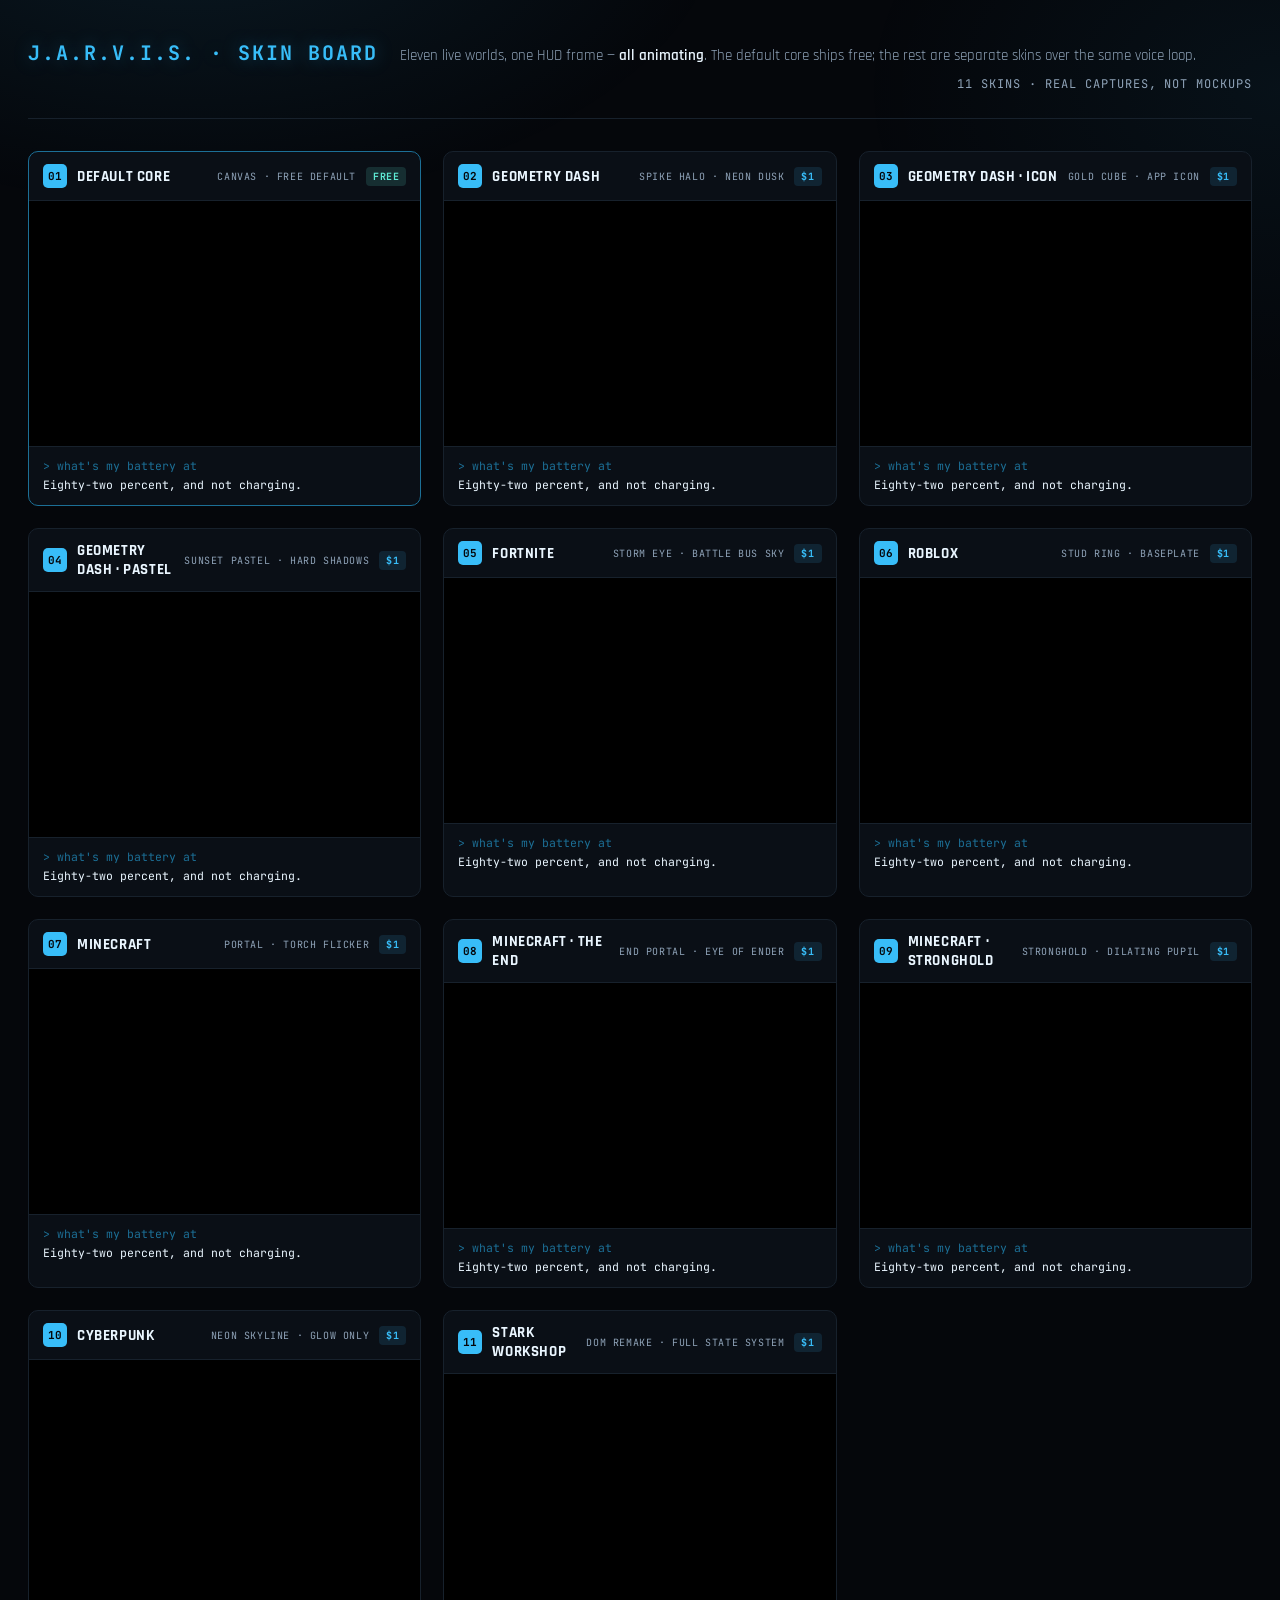
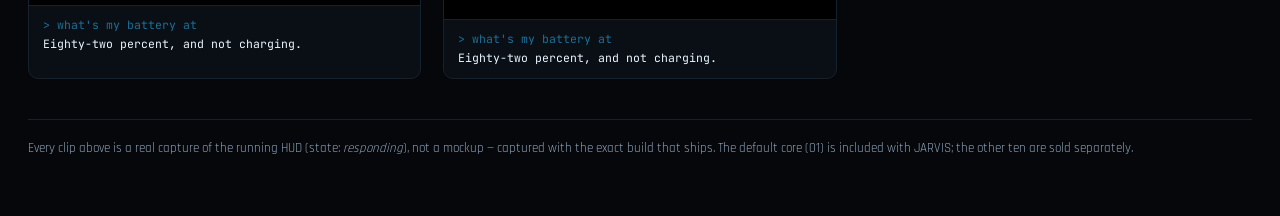
==== docs/skin-board.html @ 1ba45e2f "sync: update from the private repo" ====
<!doctype html>
<html lang="en">
<head>
<meta charset="utf-8">
<meta name="viewport" content="width=device-width, initial-scale=1">
<title>JARVIS Skin Board</title>
<link rel="preconnect" href="https://fonts.googleapis.com">
<link rel="preconnect" href="https://fonts.gstatic.com" crossorigin>
<link href="https://fonts.googleapis.com/css2?family=Rajdhani:wght@500;600;700&family=JetBrains+Mono:wght@400;500;700&display=swap" rel="stylesheet">
<style>
  :root {
    --ink: #eaf6ff;
    --ink-dim: #8fa3b8;
    --accent: #38bdf8;
    --accent-dim: #1c6f96;
    --bg: #05070b;
    --panel: #0a0f16;
    --panel-border: #17212c;
    --mono: 'JetBrains Mono', ui-monospace, monospace;
    --sans: 'Rajdhani', system-ui, sans-serif;
  }
  * { box-sizing: border-box; }
  body {
    background: var(--bg);
    color: var(--ink);
    font-family: var(--sans);
    margin: 0;
    padding: 0 28px 60px;
  }
  body::before {
    content: '';
    position: fixed;
    inset: 0;
    z-index: -1;
    background:
      radial-gradient(ellipse 900px 500px at 15% -10%, rgba(56, 189, 248, .10), transparent 60%),
      radial-gradient(ellipse 700px 500px at 100% 10%, rgba(56, 189, 248, .06), transparent 60%);
  }

  header {
    max-width: 1400px;
    margin: 0 auto;
    padding: 40px 0 26px;
    border-bottom: 1px solid var(--panel-border);
    display: flex;
    align-items: baseline;
    flex-wrap: wrap;
    gap: 10px 22px;
  }
  h1 {
    font-family: var(--mono);
    font-weight: 700;
    font-size: 20px;
    letter-spacing: .1em;
    color: var(--accent);
    margin: 0;
    text-shadow: 0 0 18px rgba(56, 189, 248, .35);
  }
  .tagline {
    font-size: 15px;
    color: var(--ink-dim);
    margin: 0;
  }
  .tagline strong { color: var(--ink); font-weight: 600; }
  .count {
    margin-left: auto;
    font-family: var(--mono);
    font-size: 12px;
    color: var(--ink-dim);
    letter-spacing: .08em;
    white-space: nowrap;
  }

  .grid {
    max-width: 1400px;
    margin: 32px auto 0;
    display: grid;
    grid-template-columns: repeat(3, 1fr);
    gap: 22px;
  }
  @media (max-width: 1100px) { .grid { grid-template-columns: repeat(2, 1fr); } }
  @media (max-width: 720px)  { .grid { grid-template-columns: 1fr; } padding: 0 16px 60px; }

  .card {
    background: var(--panel);
    border: 1px solid var(--panel-border);
    border-radius: 10px;
    overflow: hidden;
    display: flex;
    flex-direction: column;
  }
  .card.free { border-color: var(--accent-dim); }

  .card-head {
    display: flex;
    align-items: center;
    gap: 10px;
    padding: 12px 14px;
    border-bottom: 1px solid var(--panel-border);
  }
  .num {
    font-family: var(--mono);
    font-size: 11px;
    font-weight: 700;
    color: var(--bg);
    background: var(--accent);
    width: 24px;
    height: 24px;
    border-radius: 5px;
    display: flex;
    align-items: center;
    justify-content: center;
    flex: none;
  }
  .name {
    font-weight: 700;
    font-size: 15px;
    letter-spacing: .04em;
    text-transform: uppercase;
  }
  .tag {
    margin-left: auto;
    font-family: var(--mono);
    font-size: 10px;
    letter-spacing: .06em;
    color: var(--ink-dim);
    text-align: right;
    white-space: nowrap;
  }
  .price {
    font-family: var(--mono);
    font-size: 10px;
    font-weight: 700;
    letter-spacing: .06em;
    padding: 3px 7px;
    border-radius: 4px;
    background: rgba(56, 189, 248, .12);
    color: var(--accent);
    flex: none;
  }
  .card.free .price { background: rgba(94, 234, 212, .14); color: #5eead4; }

  .stage {
    position: relative;
    aspect-ratio: 1440 / 900;
    background: #000;
    overflow: hidden;
  }
  .stage video {
    position: absolute;
    inset: 0;
    width: 100%;
    height: 100%;
    display: block;
  }

  .caption {
    padding: 10px 14px 12px;
    font-family: var(--mono);
    font-size: 11.5px;
    line-height: 1.5;
    color: var(--ink-dim);
    border-top: 1px solid var(--panel-border);
  }
  .caption .q { color: var(--accent-dim); }
  .caption .a { color: var(--ink); display: block; margin-top: 2px; }

  footer {
    max-width: 1400px;
    margin: 40px auto 0;
    padding-top: 20px;
    border-top: 1px solid var(--panel-border);
    color: var(--ink-dim);
    font-size: 13px;
  }
  footer a { color: var(--accent); text-decoration: none; }
  footer a:hover { text-decoration: underline; }
</style>
</head>
<body>

<header>
  <h1>J.A.R.V.I.S. · SKIN BOARD</h1>
  <p class="tagline">Eleven live worlds, one HUD frame — <strong>all animating</strong>. The default core ships free; the rest are separate skins over the same voice loop.</p>
  <span class="count">11 SKINS · REAL CAPTURES, NOT MOCKUPS</span>
</header>

<div class="grid" id="grid"></div>

<footer>
  Every clip above is a real capture of the running HUD (state: <em>responding</em>), not a mockup —
  captured with the exact build that ships. The default core (01) is included with JARVIS; the other ten are sold separately.
</footer>

<script>
  const SKINS = [
    { n: '01', id: 'reactor', name: 'Default Core', tag: 'CANVAS · FREE DEFAULT', free: true },
    { n: '02', id: 'gd', name: 'Geometry Dash', tag: 'SPIKE HALO · NEON DUSK' },
    { n: '03', id: 'gd3', name: 'Geometry Dash · Icon', tag: 'GOLD CUBE · APP ICON' },
    { n: '04', id: 'gd2', name: 'Geometry Dash · Pastel', tag: 'SUNSET PASTEL · HARD SHADOWS' },
    { n: '05', id: 'fortnite', name: 'Fortnite', tag: 'STORM EYE · BATTLE BUS SKY' },
    { n: '06', id: 'roblox', name: 'Roblox', tag: 'STUD RING · BASEPLATE' },
    { n: '07', id: 'minecraft', name: 'Minecraft', tag: 'PORTAL · TORCH FLICKER' },
    { n: '08', id: 'minecraft2', name: 'Minecraft · The End', tag: 'END PORTAL · EYE OF ENDER' },
    { n: '09', id: 'minecraft3', name: 'Minecraft · Stronghold', tag: 'STRONGHOLD · DILATING PUPIL' },
    { n: '10', id: 'cyber', name: 'Cyberpunk', tag: 'NEON SKYLINE · GLOW ONLY' },
    { n: '11', id: 'stark', name: 'Stark Workshop', tag: 'DOM REMAKE · FULL STATE SYSTEM' },
  ];

  const grid = document.getElementById('grid');
  grid.innerHTML = SKINS.map(s => `
    <div class="card ${s.free ? 'free' : ''}">
      <div class="card-head">
        <span class="num">${s.n}</span>
        <span class="name">${s.name}</span>
        <span class="tag">${s.tag}</span>
        <span class="price">${s.free ? 'FREE' : '$1'}</span>
      </div>
      <div class="stage">
        <video src="skin-clips/${s.id}.mp4" autoplay loop muted playsinline></video>
      </div>
      <div class="caption">
        <span class="q">&gt; what's my battery at</span>
        <span class="a">Eighty-two percent, and not charging.</span>
      </div>
    </div>
  `).join('');
</script>
</body>
</html>
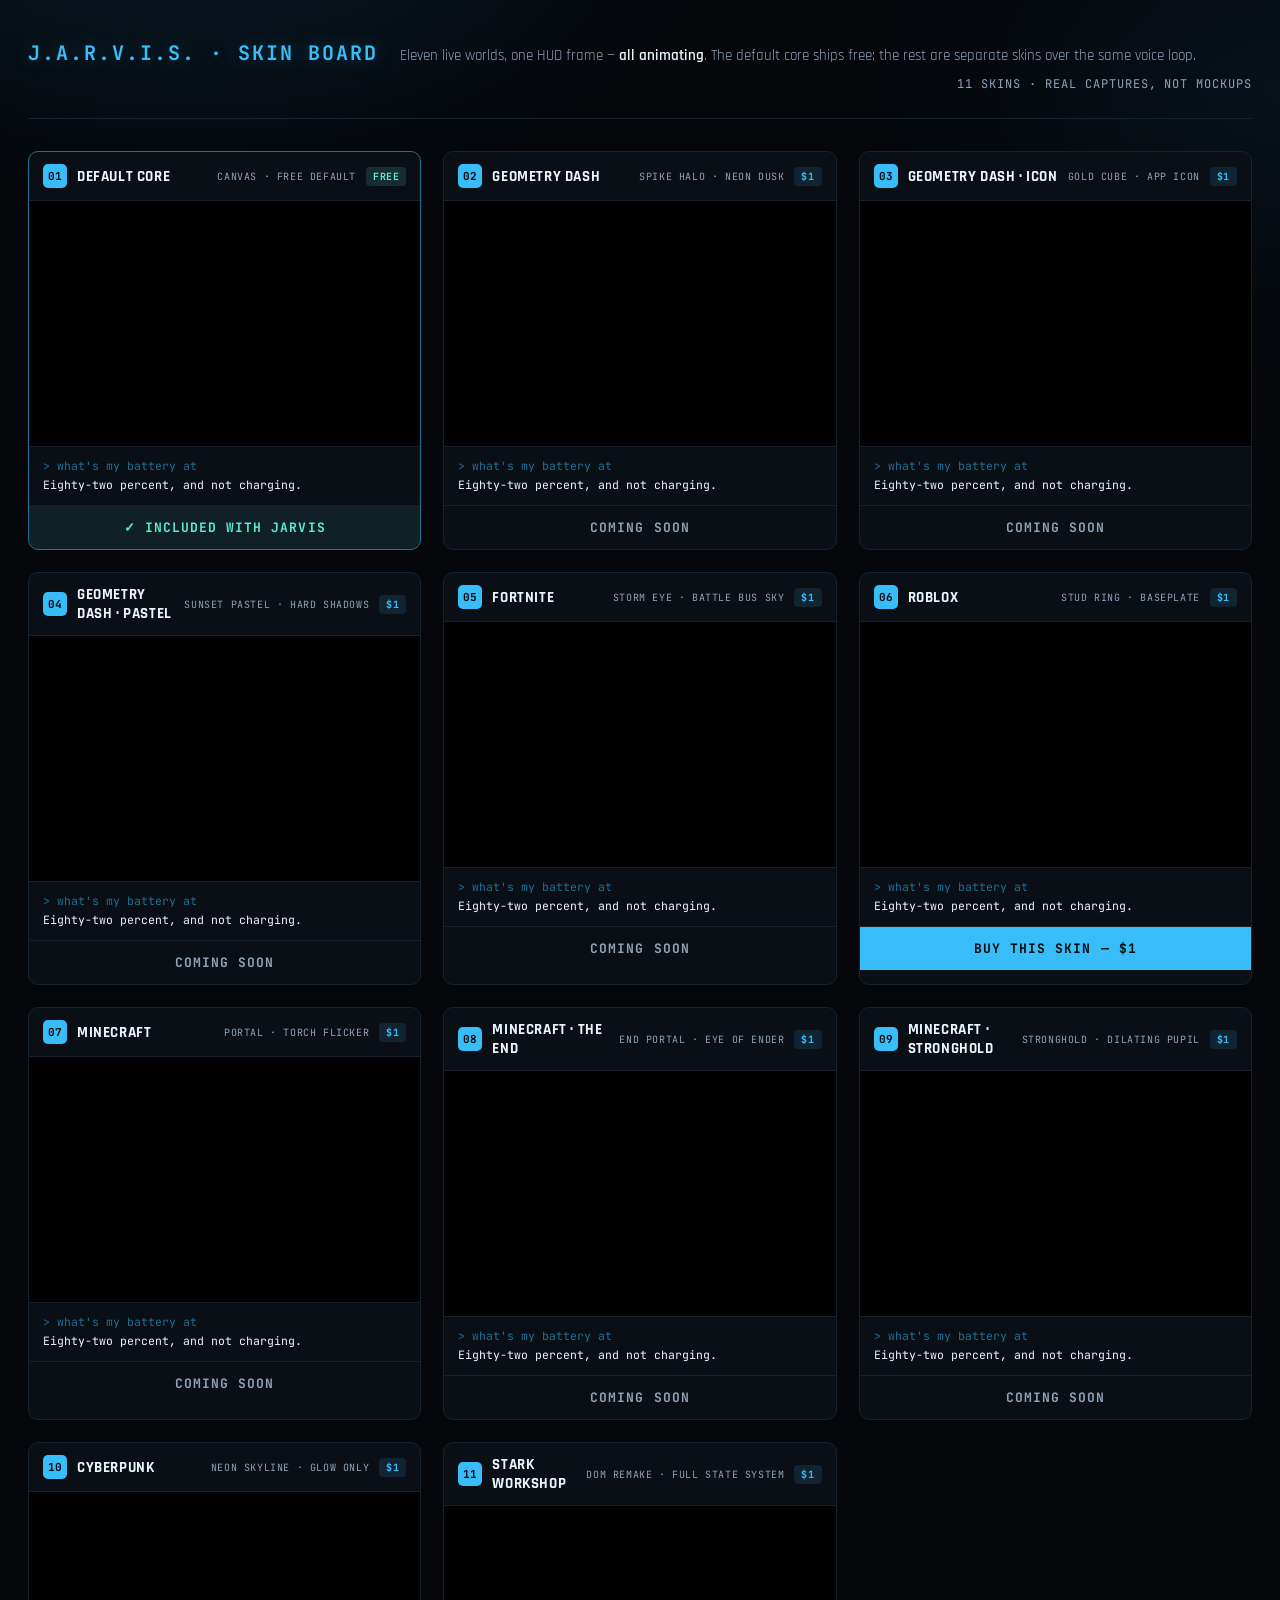
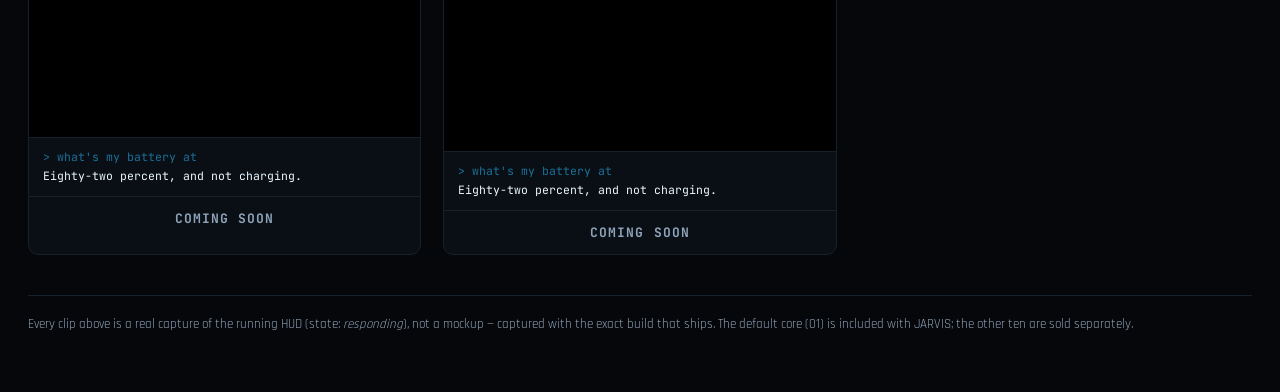
==== commit 943a9469: "sync: update from the private repo" ====
--- a/docs/skin-board.html
+++ b/docs/skin-board.html
@@ -165,6 +165,33 @@
   .caption .q { color: var(--accent-dim); }
   .caption .a { color: var(--ink); display: block; margin-top: 2px; }
 
+  .cta {
+    display: block;
+    text-align: center;
+    padding: 13px;
+    font-family: var(--mono);
+    font-weight: 700;
+    font-size: 13px;
+    letter-spacing: .08em;
+    text-decoration: none;
+    border-top: 1px solid var(--panel-border);
+  }
+  .cta.buy {
+    background: var(--accent);
+    color: var(--bg);
+    cursor: pointer;
+    transition: background .15s, filter .15s;
+  }
+  .cta.buy:hover { filter: brightness(1.12); }
+  .cta.soon {
+    color: var(--ink-dim);
+    background: transparent;
+  }
+  .cta.included {
+    color: #5eead4;
+    background: rgba(94, 234, 212, .08);
+  }
+
   footer {
     max-width: 1400px;
     margin: 40px auto 0;
@@ -195,17 +222,27 @@
 <script>
   const SKINS = [
     { n: '01', id: 'reactor', name: 'Default Core', tag: 'CANVAS · FREE DEFAULT', free: true },
-    { n: '02', id: 'gd', name: 'Geometry Dash', tag: 'SPIKE HALO · NEON DUSK' },
-    { n: '03', id: 'gd3', name: 'Geometry Dash · Icon', tag: 'GOLD CUBE · APP ICON' },
-    { n: '04', id: 'gd2', name: 'Geometry Dash · Pastel', tag: 'SUNSET PASTEL · HARD SHADOWS' },
-    { n: '05', id: 'fortnite', name: 'Fortnite', tag: 'STORM EYE · BATTLE BUS SKY' },
-    { n: '06', id: 'roblox', name: 'Roblox', tag: 'STUD RING · BASEPLATE' },
-    { n: '07', id: 'minecraft', name: 'Minecraft', tag: 'PORTAL · TORCH FLICKER' },
-    { n: '08', id: 'minecraft2', name: 'Minecraft · The End', tag: 'END PORTAL · EYE OF ENDER' },
-    { n: '09', id: 'minecraft3', name: 'Minecraft · Stronghold', tag: 'STRONGHOLD · DILATING PUPIL' },
-    { n: '10', id: 'cyber', name: 'Cyberpunk', tag: 'NEON SKYLINE · GLOW ONLY' },
-    { n: '11', id: 'stark', name: 'Stark Workshop', tag: 'DOM REMAKE · FULL STATE SYSTEM' },
+    { n: '02', id: 'gd', name: 'Geometry Dash', tag: 'SPIKE HALO · NEON DUSK', link: null },
+    { n: '03', id: 'gd3', name: 'Geometry Dash · Icon', tag: 'GOLD CUBE · APP ICON', link: null },
+    { n: '04', id: 'gd2', name: 'Geometry Dash · Pastel', tag: 'SUNSET PASTEL · HARD SHADOWS', link: null },
+    { n: '05', id: 'fortnite', name: 'Fortnite', tag: 'STORM EYE · BATTLE BUS SKY', link: null },
+    { n: '06', id: 'roblox', name: 'Roblox', tag: 'STUD RING · BASEPLATE', link: 'https://buy.stripe.com/test_bJe3cw2qgcZscrLcG7g7e00' },
+    { n: '07', id: 'minecraft', name: 'Minecraft', tag: 'PORTAL · TORCH FLICKER', link: null },
+    { n: '08', id: 'minecraft2', name: 'Minecraft · The End', tag: 'END PORTAL · EYE OF ENDER', link: null },
+    { n: '09', id: 'minecraft3', name: 'Minecraft · Stronghold', tag: 'STRONGHOLD · DILATING PUPIL', link: null },
+    { n: '10', id: 'cyber', name: 'Cyberpunk', tag: 'NEON SKYLINE · GLOW ONLY', link: null },
+    { n: '11', id: 'stark', name: 'Stark Workshop', tag: 'DOM REMAKE · FULL STATE SYSTEM', link: null },
   ];
+
+  // Each paid skin's `link` is its live Stripe Payment Link (buy.stripe.com/...,
+  // never a test_ one) — set once per skin as it goes live. The header badge is
+  // just a price label; the actual call to action is the full-width button
+  // below the caption, so it can't be mistaken for decoration.
+  function cta(s) {
+    if (s.free) return '<span class="cta included">✓ INCLUDED WITH JARVIS</span>';
+    if (s.link) return `<a class="cta buy" href="${s.link}" target="_blank" rel="noopener">BUY THIS SKIN — $1</a>`;
+    return '<span class="cta soon">COMING SOON</span>';
+  }
 
   const grid = document.getElementById('grid');
   grid.innerHTML = SKINS.map(s => `
@@ -223,6 +260,7 @@
         <span class="q">&gt; what's my battery at</span>
         <span class="a">Eighty-two percent, and not charging.</span>
       </div>
+      ${cta(s)}
     </div>
   `).join('');
 </script>
